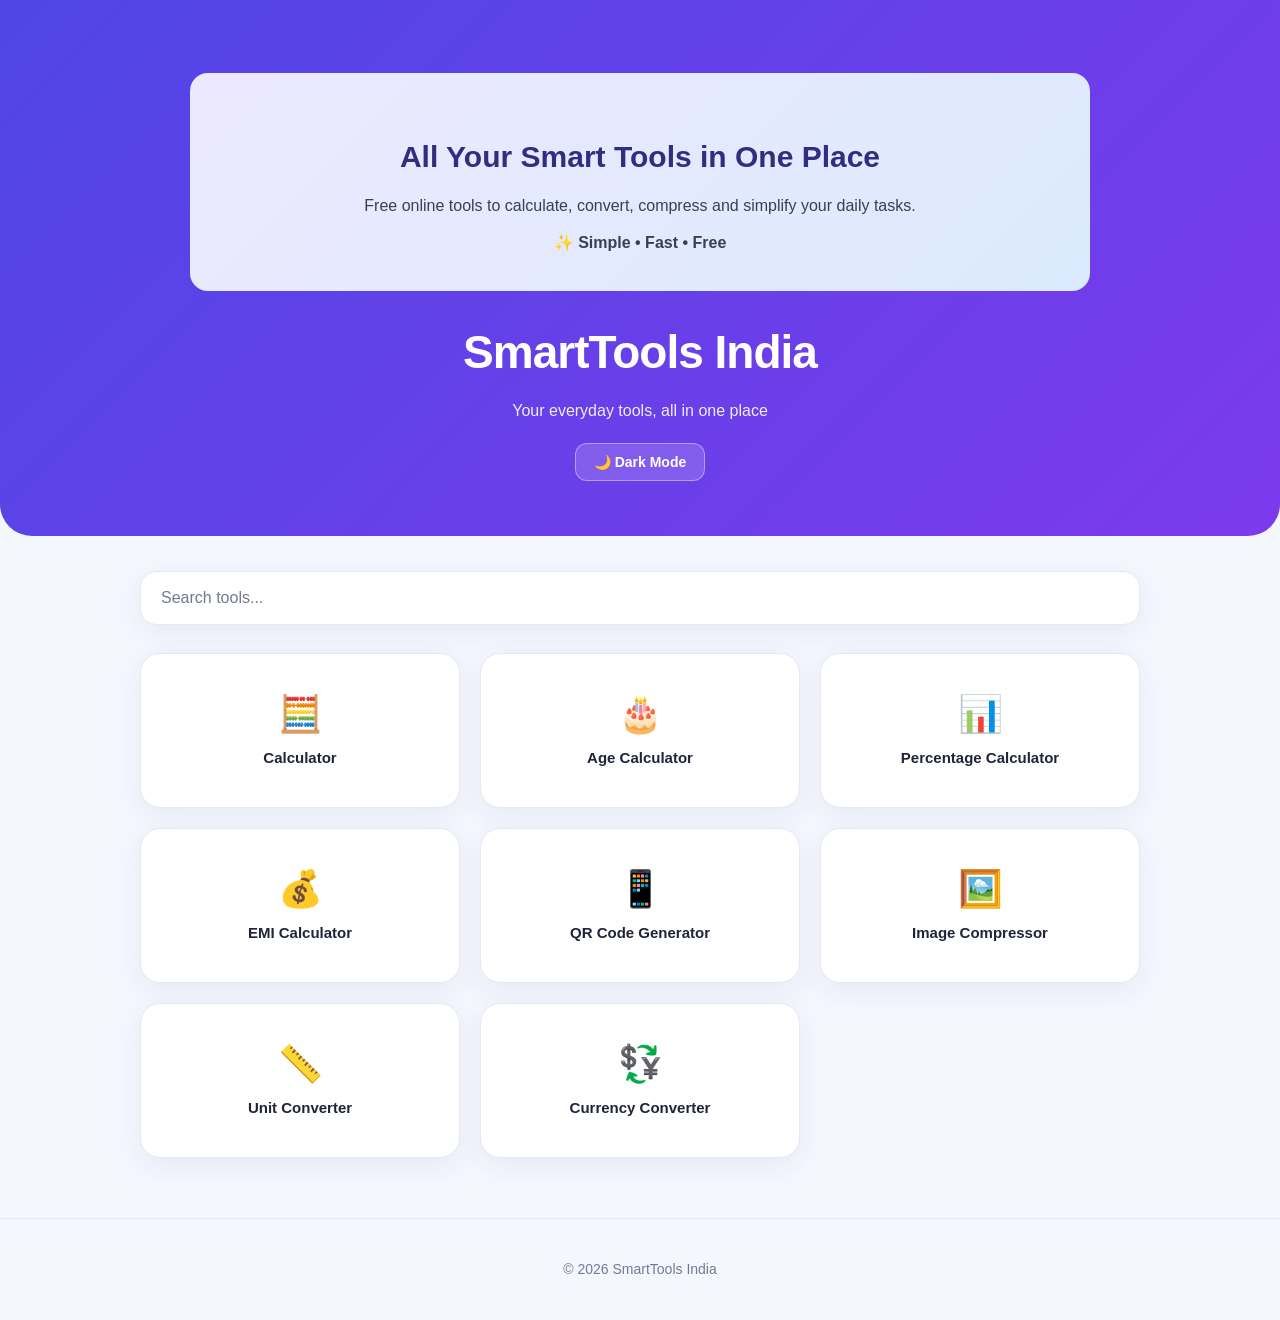
==== index.html @ f701ffd3 "Add files via upload" ====
<!DOCTYPE html>
<html lang="en">
<head>
    <meta charset="UTF-8">
    <meta name="viewport" content="width=device-width, initial-scale=1.0">
    <title>SmartTools India</title>
    <link rel="stylesheet" href="style.css">
</head>
<body>

    <header>
<section class="welcome-section">
    <h2>All Your Smart Tools in One Place</h2>
    <p>Free online tools to calculate, convert, compress and simplify your daily tasks.</p>
    <p class="welcome-note">✨ Simple • Fast • Free</p>
</section>
        <h1>SmartTools India</h1>
        <p>Your everyday tools, all in one place</p>
        <button id="theme-toggle" class="theme-button">
    🌙 Dark Mode
</button>
    </header>

    <main>
        <input
            type="search"
            id="search"
            placeholder="Search tools..."
            aria-label="Search tools"
        >

        <section class="tools">
            <button class="tool-card" data-tool="calculator">
                🧮 <span>Calculator</span>
            </button>

            <button class="tool-card" data-tool="age">
                🎂 <span>Age Calculator</span>
            </button>

            <button class="tool-card" data-tool="percentage">
                📊 <span>Percentage Calculator</span>
            </button>
    

            <button class="tool-card" data-tool="emi">
                💰 <span>EMI Calculator</span>
            </button>

            <button class="tool-card" data-tool="qr">
                📱 <span>QR Code Generator</span>
            </button>

            <button class="tool-card" data-tool="compressor">
                🖼️ <span>Image Compressor</span>
            </button>

            <button class="tool-card" data-tool="converter">
                📏 <span> Unit Converter</span> 
            </button>

            <button class="tool-card" data-tool="currency">
                💱 <span> Currency Converter </span>
</button>

        </section>

        <section id="tool-area" class="tool-area" hidden>
            <h2 id="tool-title"></h2>
            <div id="tool-content"></div>
            <p id="result" role="status" aria-live="polite"></p>
        </section>
    </main>

    <footer>
        <p>© 2026 SmartTools India</p>
    </footer>

    <script src="script.js"></script>
</body>
</html>
---- style.css ----
/* =================================
   SMARTTOOLS INDIA - PROFESSIONAL UI
================================= */

:root {
    --primary: #5b5cf0;
    --primary-dark: #4546d8;
    --background: #f5f7ff;
    --surface: #ffffff;
    --text: #20243a;
    --muted: #737991;
    --border: #e6e8f2;
    --shadow: 0 8px 28px rgba(37, 45, 100, 0.07);
}

* {
    box-sizing: border-box;
}

html {
    scroll-behavior: smooth;
}

body {
    margin: 0;
    font-family: "Segoe UI", Arial, sans-serif;
    background: var(--background);
    color: var(--text);
    line-height: 1.6;
    transition: background 0.25s, color 0.25s;
}

/* HEADER */

header {
    background: linear-gradient(135deg, #4f46e5, #7c3aed);
    color: white;
    text-align: center;
    padding: 48px 20px 55px;
    border-radius: 0 0 32px 32px;
}

header h1 {
    font-size: clamp(30px, 5vw, 46px);
    margin: 0 0 8px;
    font-weight: 800;
    letter-spacing: -1px;
}

header p {
    margin: 0;
    color: #eeedff;
    font-size: 16px;
}

/* DARK MODE BUTTON */

.theme-button {
    background: rgba(255, 255, 255, 0.16);
    color: white;
    border: 1px solid rgba(255, 255, 255, 0.4);
    padding: 10px 18px;
    border-radius: 12px;
    cursor: pointer;
    margin-top: 20px;
    font-size: 14px;
    font-weight: 600;
    transition: background 0.2s;
}

.theme-button:hover {
    background: rgba(255, 255, 255, 0.28);
}

/* MAIN CONTENT */

main {
    width: min(100% - 32px, 1000px);
    margin: 35px auto 60px;
}

/* SEARCH BAR */

#search {
    display: block;
    width: 100%;
    padding: 17px 20px;
    margin-bottom: 28px;
    border: 1px solid var(--border);
    border-radius: 16px;
    background: var(--surface);
    color: var(--text);
    font-size: 16px;
    outline: none;
    box-shadow: var(--shadow);
    transition: border-color 0.2s, box-shadow 0.2s;
}

#search:focus {
    border-color: var(--primary);
    box-shadow: 0 0 0 4px rgba(91, 92, 240, 0.12);
}

#search::placeholder {
    color: var(--muted);
}

/* TOOLS GRID */

.tools {
    display: grid;
    grid-template-columns: repeat(3, minmax(0, 1fr));
    gap: 20px;
}

/* INDIVIDUAL TOOL CARDS */

.tool-card {
    min-height: 155px;
    padding: 24px 15px;
    background: var(--surface);
    color: var(--text);
    border: 1px solid var(--border);
    border-radius: 20px;
    cursor: pointer;
    font-size: 36px;
    box-shadow: var(--shadow);
    transition:
        transform 0.2s,
        box-shadow 0.2s,
        border-color 0.2s;
}

.tool-card:hover {
    transform: translateY(-5px);
    border-color: var(--primary);
    box-shadow: 0 14px 32px rgba(37, 45, 100, 0.12);
}

.tool-card:focus-visible,
.action-button:focus-visible,
.theme-button:focus-visible {
    outline: 3px solid #a5b4fc;
    outline-offset: 3px;
}

.tool-card span {
    display: block;
    margin-top: 12px;
    font-size: 15px;
    font-weight: 700;
    line-height: 1.4;
}

/* TOOL WORKSPACE */

.tool-area {
    margin-top: 30px;
    padding: 28px;
    background: var(--surface);
    border: 1px solid var(--border);
    border-radius: 22px;
    box-shadow: var(--shadow);
    overflow-wrap: anywhere;
}

.tool-area h2 {
    margin-top: 0;
    margin-bottom: 22px;
    font-size: 25px;
    letter-spacing: -0.4px;
}

/* INPUTS */

.tool-area input:not([type="range"]):not([type="checkbox"]),
.tool-area select {
    display: block;
    width: 100%;
    min-height: 48px;
    padding: 12px 14px;
    margin: 8px 0 18px;
    border: 1px solid var(--border);
    border-radius: 12px;
    background: var(--surface);
    color: var(--text);
    font: inherit;
    outline: none;
}

.tool-area input:focus,
.tool-area select:focus {
    border-color: var(--primary);
}

.tool-area label {
    display: block;
    font-size: 14px;
    font-weight: 600;
    margin-top: 12px;
}

.tool-area input[type="range"] {
    width: 100%;
    accent-color: var(--primary);
}

/* ACTION BUTTONS */

.action-button {
    display: inline-block;
    padding: 13px 20px;
    border: none;
    border-radius: 12px;
    background: var(--primary);
    color: white;
    font-size: 15px;
    font-weight: 700;
    cursor: pointer;
    transition: background 0.2s, transform 0.2s;
}

.action-button:hover {
    background: var(--primary-dark);
    transform: translateY(-1px);
}

.action-button:disabled {
    opacity: 0.65;
    cursor: wait;
    transform: none;
}

/* RESULT */

#result {
    margin-top: 20px;
    font-weight: 600;
    overflow-wrap: anywhere;
}

/* IMAGE PREVIEWS */

#compress-output img,
#qr-output img {
    display: block;
    max-width: 100%;
    height: auto;
    margin: 16px auto;
    border-radius: 12px;
}

/* FOOTER */

footer {
    padding: 25px 16px;
    text-align: center;
    color: var(--muted);
    font-size: 14px;
    border-top: 1px solid var(--border);
}

/* HIDDEN ELEMENTS */

[hidden] {
    display: none !important;
}

/* TABLET */

@media (max-width: 750px) {
    header {
        padding: 38px 18px 45px;
    }

    .tools {
        grid-template-columns: repeat(2, minmax(0, 1fr));
        gap: 15px;
    }

    .tool-card {
        min-height: 140px;
    }

    .tool-area {
        padding: 22px;
    }
}

/* MOBILE */

@media (max-width: 420px) {
    main {
        width: calc(100% - 24px);
        margin-top: 24px;
    }

    header {
        border-radius: 0 0 24px 24px;
    }

    .tools {
        gap: 12px;
    }

    .tool-card {
        min-height: 125px;
        padding: 18px 8px;
        font-size: 30px;
        border-radius: 16px;
    }

    .tool-card span {
        font-size: 13px;
    }

    .tool-area {
        padding: 17px;
        border-radius: 17px;
    }

    .tool-area h2 {
        font-size: 21px;
    }
}

/* DARK MODE */

body.dark-mode {
    --background: #101322;
    --surface: #1b2033;
    --text: #f2f4ff;
    --muted: #b0b7ce;
    --border: #30374e;
    --shadow: 0 8px 28px rgba(0, 0, 0, 0.15);
}

body.dark-mode header {
    background: linear-gradient(135deg, #292b70, #49277c);
}

body.dark-mode #search {
    background: var(--surface);
    color: var(--text);
}

body.dark-mode .tool-area input,
body.dark-mode .tool-area select {
    background: #252b40;
    color: var(--text);
    border-color: var(--border);
}

body.dark-mode .tool-card:hover {
    border-color: #9293ff;
}


.welcome-section {
    text-align: center;
    padding: 35px 20px;
    margin: 25px auto;
    max-width: 900px;
    border-radius: 18px;
    background: linear-gradient(135deg, #ede9fe, #dbeafe);
}

.welcome-section h2 {
    font-size: 30px;
    margin-bottom: 12px;
    color: #312e81;
}

.welcome-section p {
    font-size: 16px;
    line-height: 1.6;
    color: #374151;
}

.welcome-section .welcome-note {
    font-weight: bold;
    margin-top: 12px;
}

body.dark-mode .welcome-section {
    background: linear-gradient(135deg, #272044, #172554);
}

body.dark-mode .welcome-section h2,
body.dark-mode .welcome-section p {
    color: #f3f4f6;
}

@media (max-width: 600px) {
    .welcome-section {
        padding: 25px 15px;
    }

    .welcome-section h2 {
        font-size: 24px;
    }
}
/* Modern Scientific Calculator */
.calc-app {
    width: 100%;
    max-width: 520px;
    margin: 20px auto;
    padding: 20px;
    border-radius: 22px;
    background: #111827;
    color: #f9fafb;
    box-shadow: 0 15px 40px rgba(0, 0, 0, 0.22);
}

.calc-top,
.calc-memory,
.calc-bottom {
    display: flex;
    align-items: center;
    justify-content: space-between;
    gap: 8px;
    margin-bottom: 12px;
}

.calc-top span {
    font-size: 12px;
    letter-spacing: 1.5px;
    color: #c4b5fd;
}

.calc-app button {
    min-height: 43px;
    padding: 9px;
    border: 0;
    border-radius: 10px;
    cursor: pointer;
    font-size: 14px;
    font-weight: 600;
    background: #374151;
    color: #f9fafb;
    transition: transform 0.12s, background 0.12s;
}

.calc-app button:hover {
    background: #4b5563;
    transform: translateY(-1px);
}

.calc-app button:active {
    transform: scale(0.97);
}

.calc-display {
    padding: 15px;
    margin-bottom: 12px;
    border-radius: 14px;
    background: #030712;
    text-align: right;
    overflow: hidden;
}

#calc-expression {
    min-height: 22px;
    margin-bottom: 8px;
    color: #9ca3af;
    font-size: 14px;
    overflow-wrap: anywhere;
}

#calc-screen {
    width: 100%;
    padding: 5px 0;
    border: none;
    outline: none;
    background: transparent;
    color: white;
    text-align: right;
    font-size: clamp(26px, 6vw, 38px);
    font-weight: 600;
}

.calc-memory button {
    flex: 1;
    min-width: 0;
    font-size: 12px;
    background: #252f40;
}

.calc-grid {
    display: grid;
    grid-template-columns: repeat(5, minmax(0, 1fr));
    gap: 8px;
}

.calc-grid button {
    min-width: 0;
}

.calc-grid button:nth-child(-n+10) {
    background: #312e81;
}

.calc-grid button[data-calc="AC"],
.calc-grid button[data-calc="DEL"] {
    background: #9f1239;
}

.calc-grid .calc-equals {
    background: #7c3aed;
    font-size: 20px;
}

.calc-grid .calc-equals:hover {
    background: #6d28d9;
}

.calc-bottom {
    margin-top: 12px;
    margin-bottom: 0;
}

.calc-bottom button {
    flex: 1;
    font-size: 12px;
}

#calc-history {
    max-height: 180px;
    overflow-y: auto;
    margin-top: 14px;
    padding: 10px;
    border-radius: 10px;
    background: #030712;
}

.calc-history-item {
    display: block;
    width: 100%;
    margin-bottom: 6px;
    text-align: left;
    overflow-wrap: anywhere;
}

@media (max-width: 420px) {
    .calc-app {
        padding: 12px;
        border-radius: 16px;
    }

    .calc-grid {
        gap: 5px;
    }

    .calc-app button {
        padding: 7px 3px;
        font-size: 12px;
    }

    .calc-memory {
        gap: 5px;
    }
}
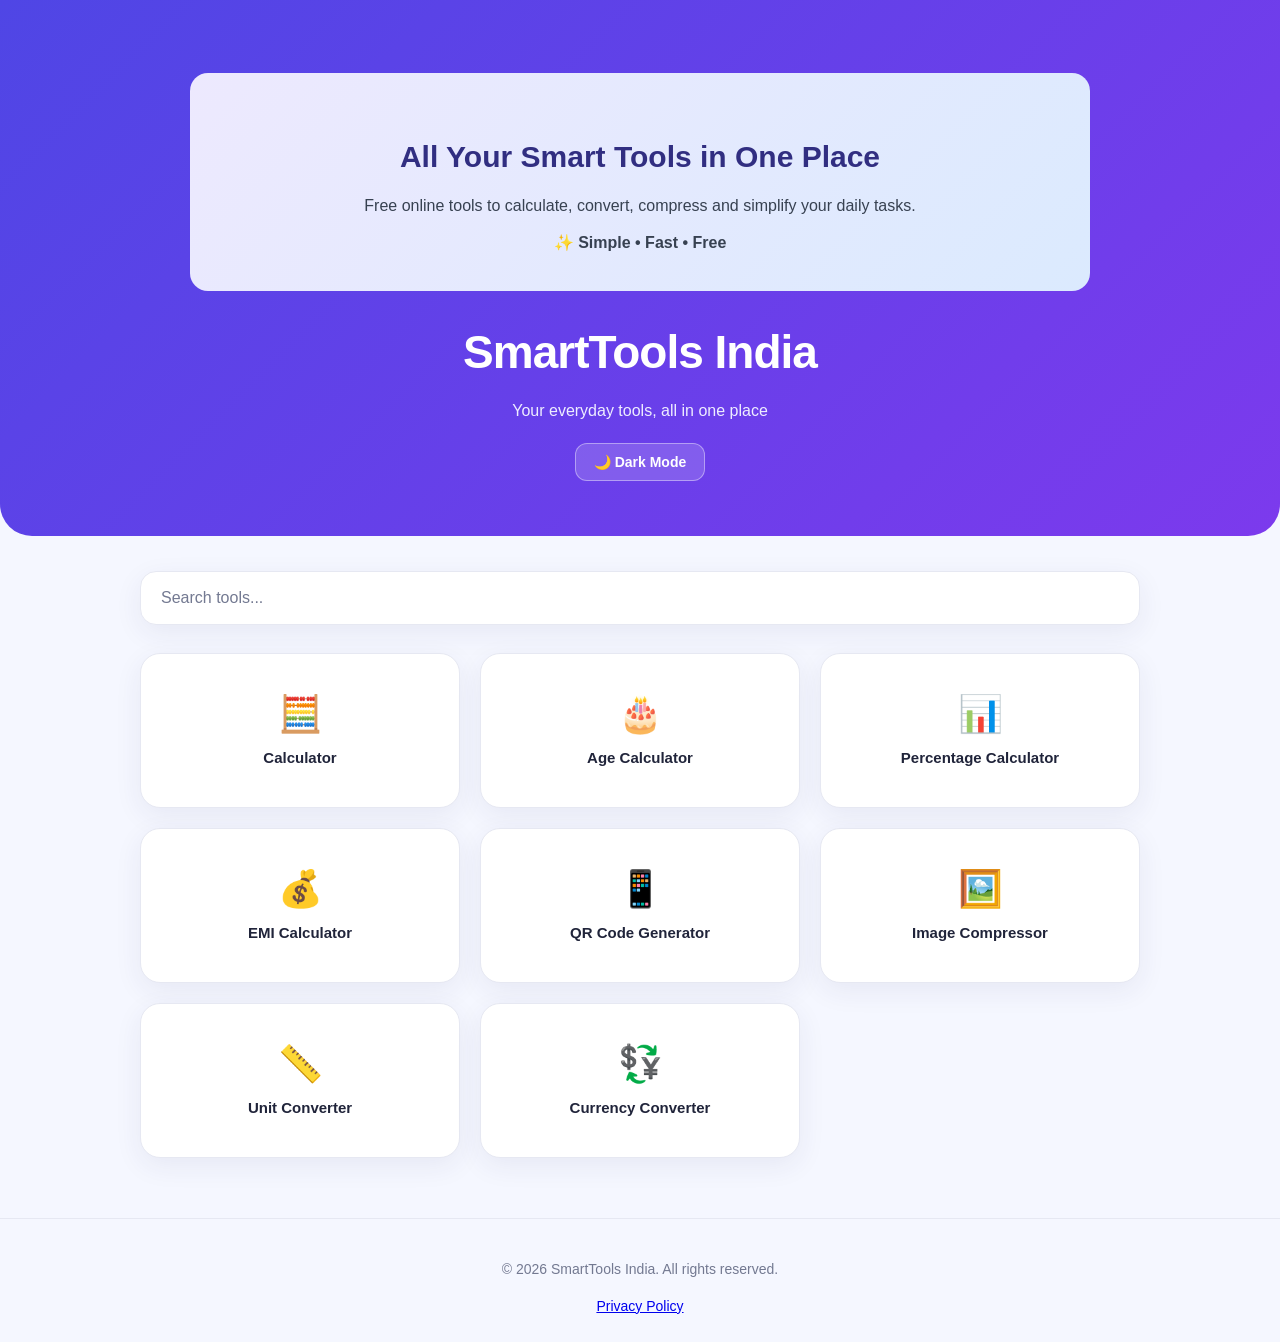
==== commit 337cf3c9: "Add files via upload" ====
--- a/index.html
+++ b/index.html
@@ -73,10 +73,14 @@
         </section>
     </main>
 
-    <footer>
-        <p>© 2026 SmartTools India</p>
-    </footer>
 
-    <script src="script.js"></script>
+    
+<footer class="site-footer">
+  <p>© 2026 SmartTools India. All rights reserved.</p>
+  <nav aria-label="Footer navigation">
+    <a href="./privacy.html">Privacy Policy</a>
+  </nav>
+</footer>
+
 </body>
 </html>
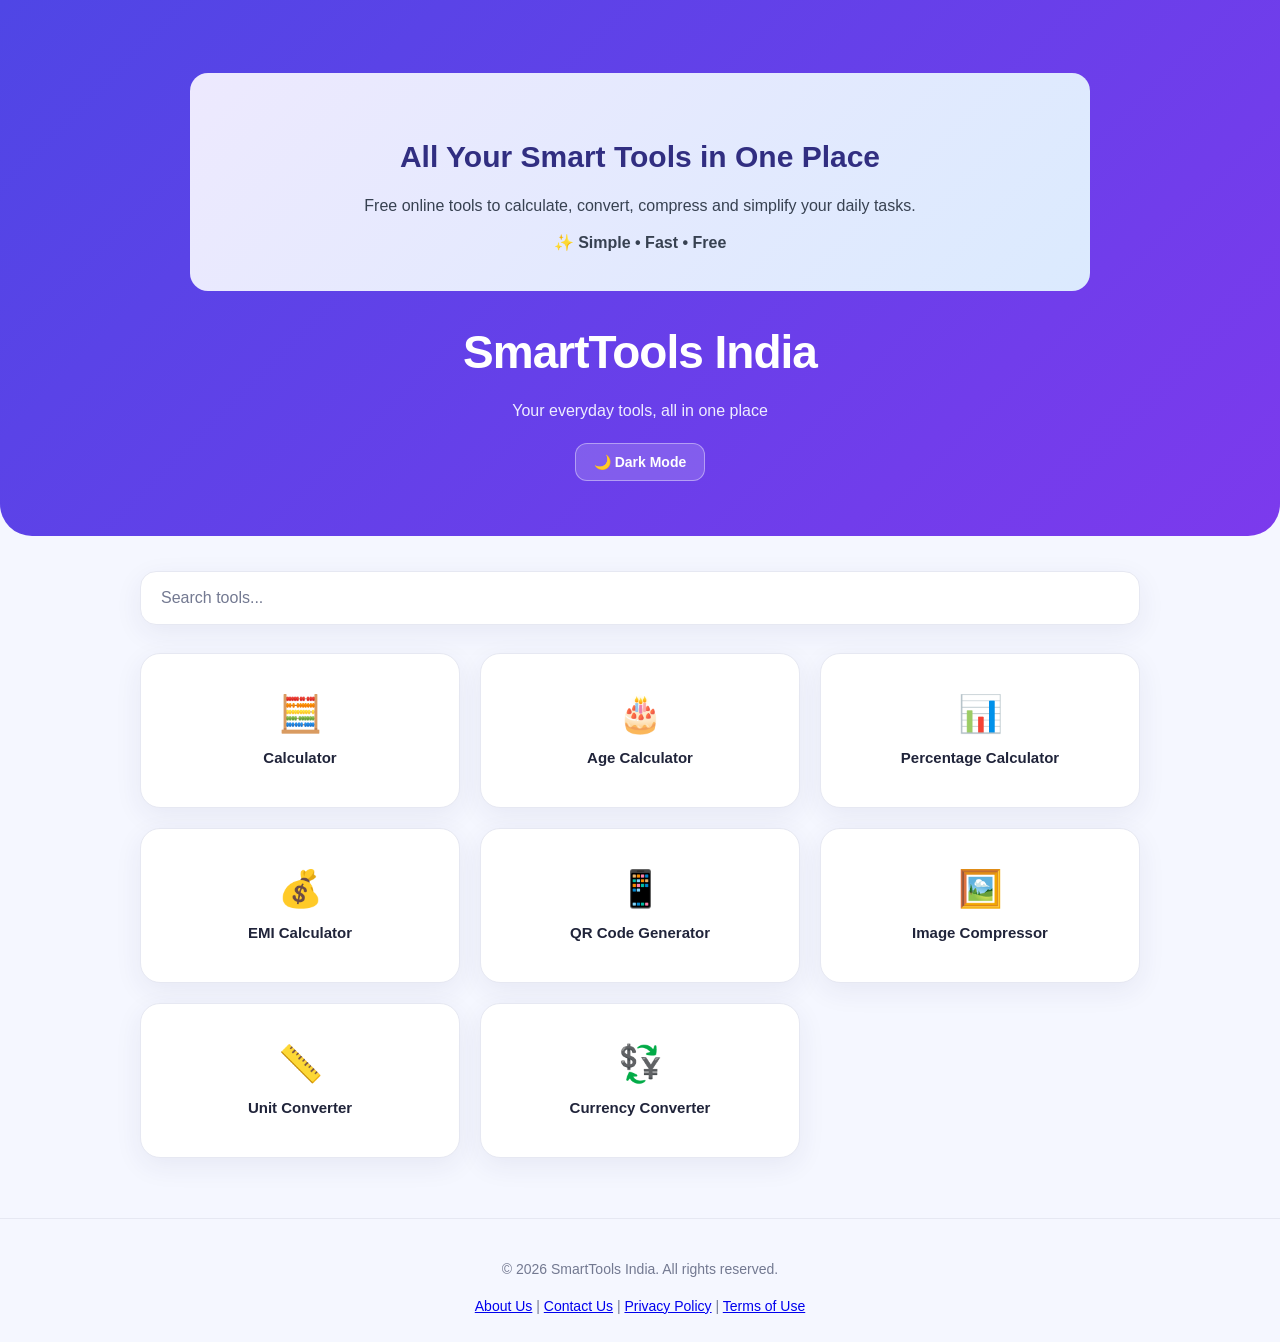
==== commit 330fdd03: "Add files via upload" ====
--- a/index.html
+++ b/index.html
@@ -75,12 +75,19 @@
 
 
     
+
 <footer class="site-footer">
   <p>© 2026 SmartTools India. All rights reserved.</p>
+
   <nav aria-label="Footer navigation">
-    <a href="./privacy.html">Privacy Policy</a>
+    <a href="./about.html">About Us</a> |
+    <a href="./contact.html">Contact Us</a> |
+    <a href="./privacy.html">Privacy Policy</a> |
+    <a href="./terms.html">Terms of Use</a>
   </nav>
 </footer>
 
+<script src="script.js"></script>
+
 </body>
 </html>
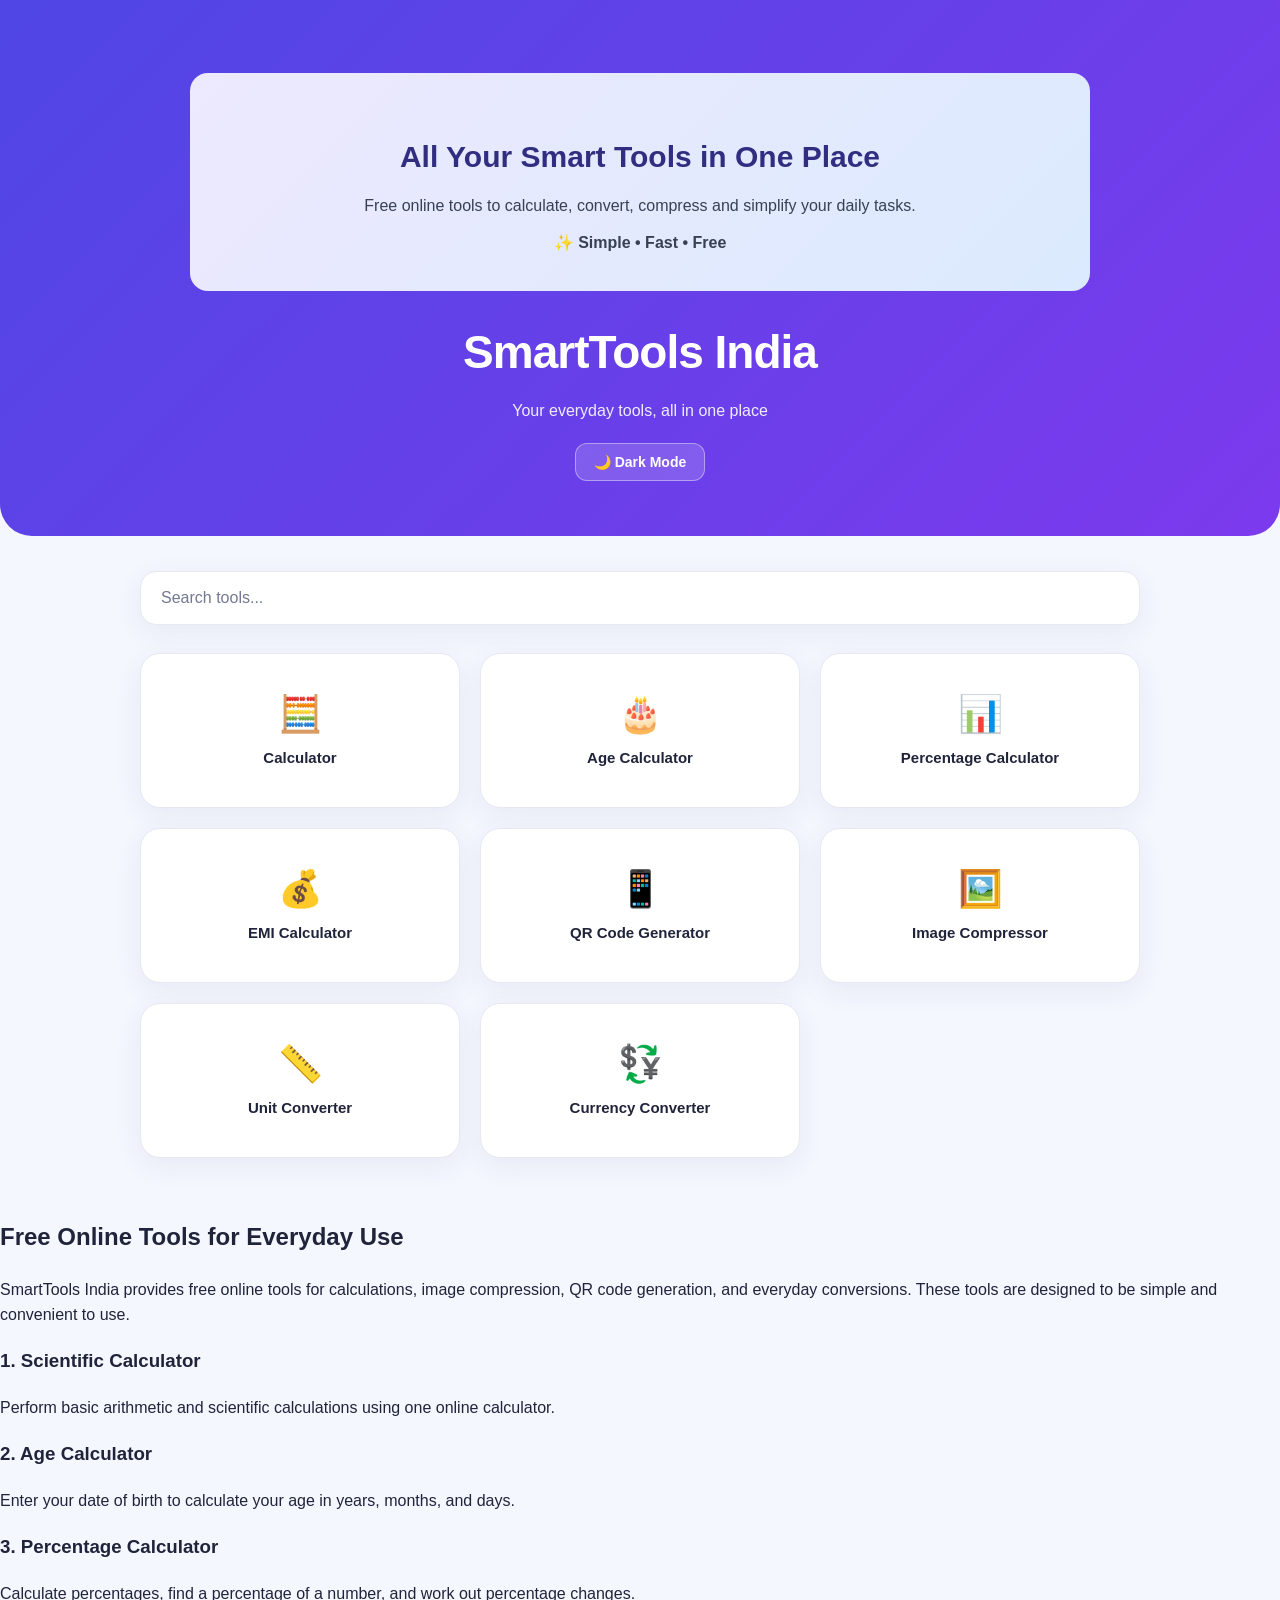
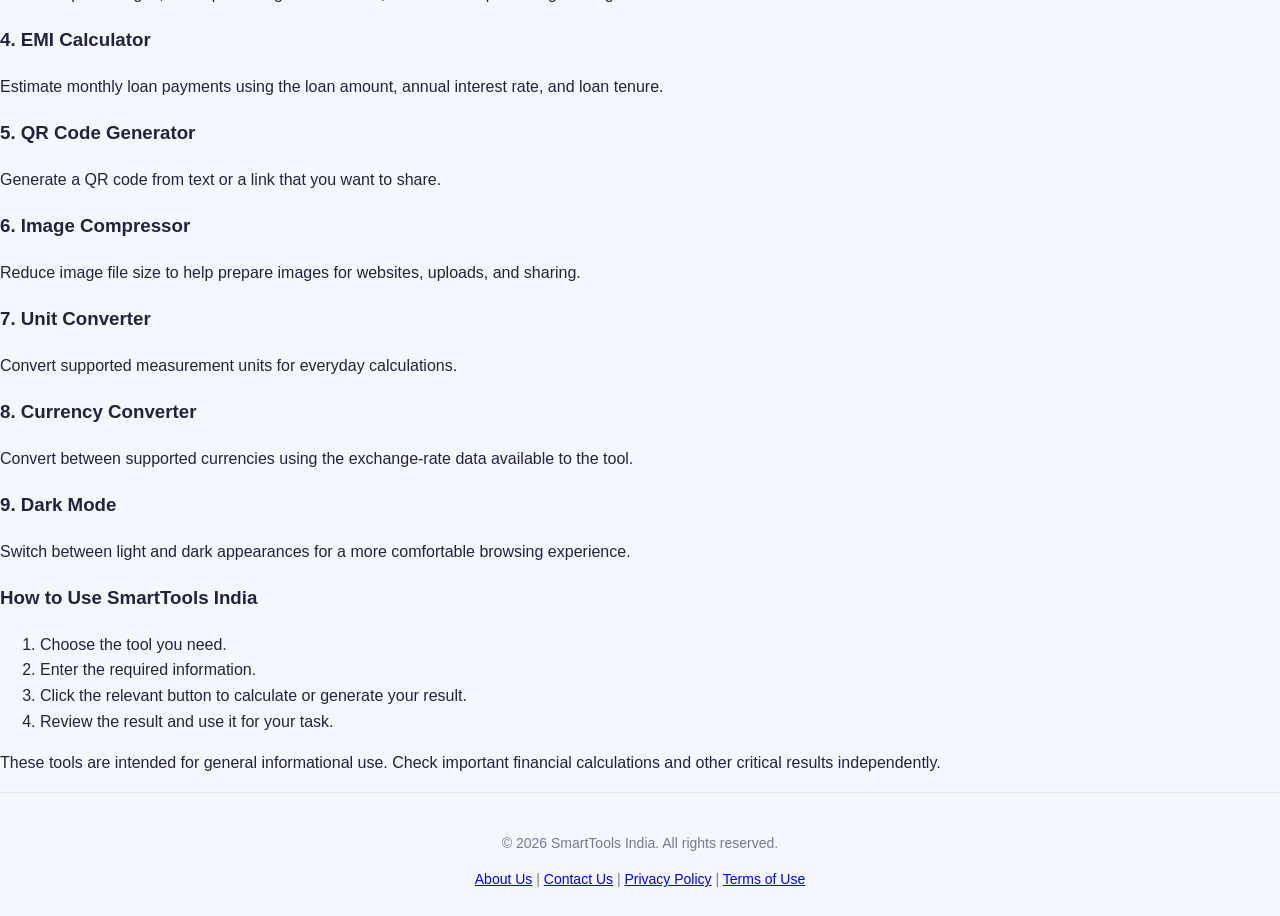
==== commit 64a48d61: "Add files via upload" ====
--- a/index.html
+++ b/index.html
@@ -2,10 +2,17 @@
 <!DOCTYPE html>
 <html lang="en">
 <head>
+    <meta name="google-site-verification" content="Ud6FLCr-HIWoYgSxxKe6QZ-1Vs3FqGIS44I4vIjHwUQ" />
     <meta charset="UTF-8">
     <meta name="viewport" content="width=device-width, initial-scale=1.0">
     <title>SmartTools India</title>
     <link rel="stylesheet" href="style.css">
+    
+<title>SmartTools India - Free Online Calculators & Tools</title>
+<meta name="description" content="Use free online tools including a scientific calculator, age calculator, percentage calculator, EMI calculator, QR code generator, image compressor, unit converter and currency converter.">
+<meta name="robots" content="index, follow">
+<link rel="canonical" href="https://sanchitshukla6306.github.io/smarttools-india/">
+
 </head>
 <body>
 
@@ -42,6 +49,7 @@
             <button class="tool-card" data-tool="percentage">
                 📊 <span>Percentage Calculator</span>
             </button>
+            
     
 
             <button class="tool-card" data-tool="emi">
@@ -72,6 +80,57 @@
             <p id="result" role="status" aria-live="polite"></p>
         </section>
     </main>
+    
+<section class="seo-content">
+    
+  <h2>Free Online Tools for Everyday Use</h2>
+  <p>
+    SmartTools India provides free online tools for calculations,
+    image compression, QR code generation, and everyday conversions.
+    These tools are designed to be simple and convenient to use.
+  </p>
+
+  <h3>1. Scientific Calculator</h3>
+  <p>Perform basic arithmetic and scientific calculations using one online calculator.</p>
+
+  <h3>2. Age Calculator</h3>
+  <p>Enter your date of birth to calculate your age in years, months, and days.</p>
+
+  <h3>3. Percentage Calculator</h3>
+  <p>Calculate percentages, find a percentage of a number, and work out percentage changes.</p>
+
+  <h3>4. EMI Calculator</h3>
+  <p>Estimate monthly loan payments using the loan amount, annual interest rate, and loan tenure.</p>
+
+  <h3>5. QR Code Generator</h3>
+  <p>Generate a QR code from text or a link that you want to share.</p>
+
+  <h3>6. Image Compressor</h3>
+  <p>Reduce image file size to help prepare images for websites, uploads, and sharing.</p>
+
+  <h3>7. Unit Converter</h3>
+  <p>Convert supported measurement units for everyday calculations.</p>
+
+  <h3>8. Currency Converter</h3>
+  <p>Convert between supported currencies using the exchange-rate data available to the tool.</p>
+
+  <h3>9. Dark Mode</h3>
+  <p>Switch between light and dark appearances for a more comfortable browsing experience.</p>
+
+  <h3>How to Use SmartTools India</h3>
+  <ol>
+    <li>Choose the tool you need.</li>
+    <li>Enter the required information.</li>
+    <li>Click the relevant button to calculate or generate your result.</li>
+    <li>Review the result and use it for your task.</li>
+  </ol>
+
+  <p>
+    These tools are intended for general informational use.
+    Check important financial calculations and other critical results independently.
+  </p>
+</section>
+
 
 
     
